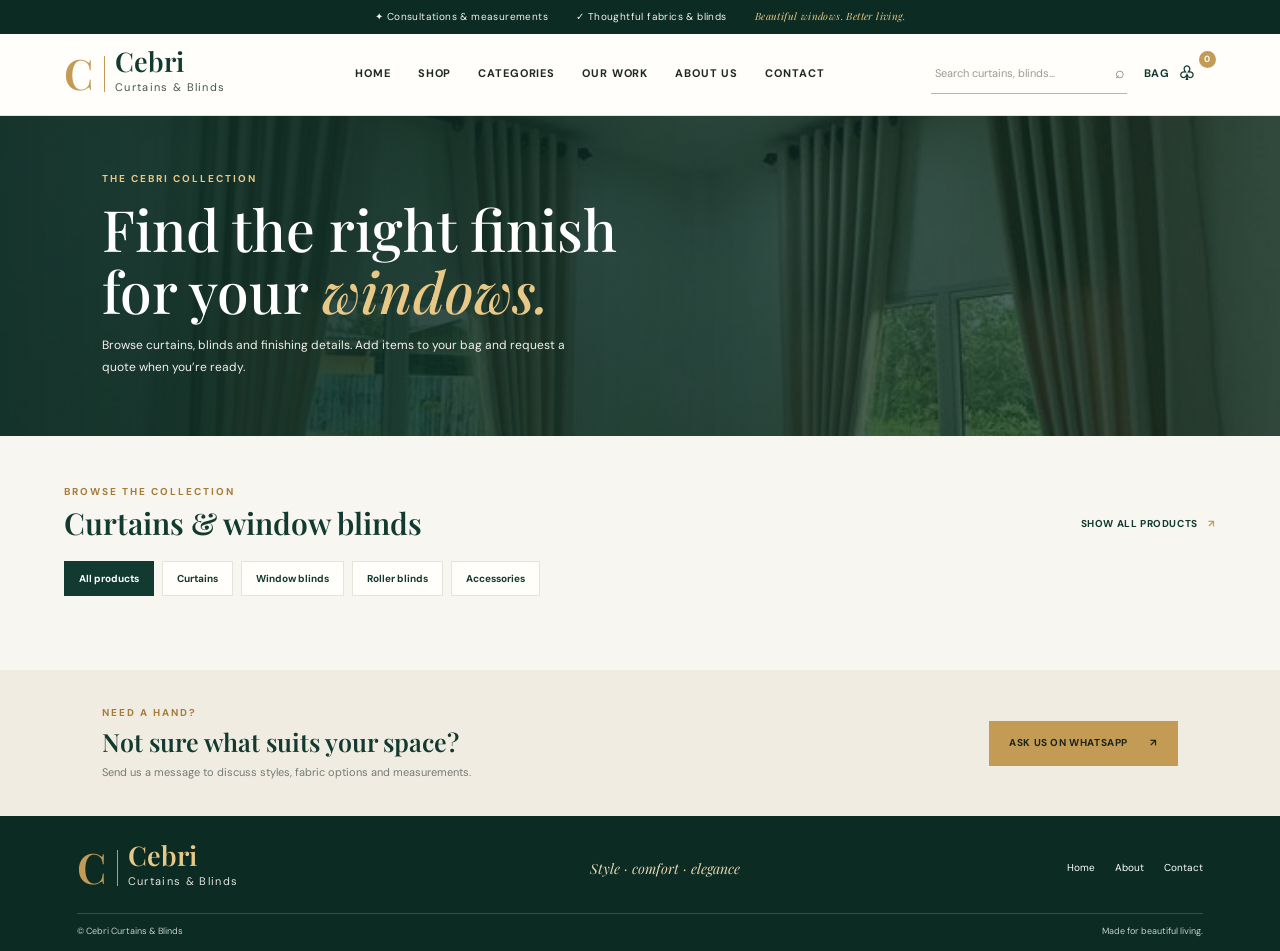
==== shop.html @ 07eed20e "Add Cebri curtains and blinds storefront" ====
<!doctype html>
<html lang="en">
<head>
  <meta charset="utf-8">
  <meta name="viewport" content="width=device-width, initial-scale=1">
  <meta name="description" content="Browse Cebri's curtain and window blind collection and request a quote.">
  <title>Shop Curtains &amp; Blinds | Cebri</title>
  <link rel="stylesheet" href="styles.css">
</head>
<body>
  <div class="topbar"><span>✦ Consultations &amp; measurements</span><span>✓ Thoughtful fabrics &amp; blinds</span><span class="tagline">Beautiful windows. Better living.</span></div>
  <header>
    <a class="brand" href="index.html" aria-label="Cebri home"><span class="brand-mark">C</span><span><strong>Cebri</strong><small>Curtains &amp; Blinds</small></span></a>
    <button class="menu-toggle" id="menuToggle" aria-label="Toggle navigation" aria-expanded="false">☰</button>
    <nav class="nav" id="mainNav" aria-label="Main navigation"><a href="index.html">Home</a><a href="shop.html" aria-current="page">Shop</a><a href="#filters">Categories</a><a href="index.html#our-work">Our work</a><a href="index.html#about">About us</a><a href="index.html#contact">Contact</a></nav>
    <div class="header-actions"><label class="search" aria-label="Search products"><input id="search" type="search" placeholder="Search curtains, blinds..."><span aria-hidden="true">⌕</span></label><button class="cart-button" id="cartButton" aria-label="Open shopping bag">Bag <span class="cart-icon">♧</span><span class="cart-count" id="cartCount">0</span></button></div>
  </header>
  <main>
    <section class="shop-hero"><p class="eyebrow">The Cebri collection</p><h1>Find the right finish<br>for your <em>windows.</em></h1><p>Browse curtains, blinds and finishing details. Add items to your bag and request a quote when you’re ready.</p></section>
    <section class="section shop-catalog" id="products">
      <div class="shop-heading"><div><p class="eyebrow">Browse the collection</p><h2>Curtains &amp; window blinds</h2></div><button class="text-link" id="viewAll" type="button">Show all products <span>↗</span></button></div>
      <div class="category-filters" id="filters" aria-label="Filter products by category"><button type="button" class="filter-button active" data-category="">All products</button><button type="button" class="filter-button" data-category="Curtains">Curtains</button><button type="button" class="filter-button" data-category="Blinds">Window blinds</button><button type="button" class="filter-button" data-category="Roller Blinds">Roller blinds</button><button type="button" class="filter-button" data-category="Accessories">Accessories</button></div>
      <div class="shop-result" id="resultCount" aria-live="polite"></div>
      <div class="products" id="productsGrid" aria-live="polite"></div>
    </section>
    <section class="shop-help"><div><p class="eyebrow">Need a hand?</p><h2>Not sure what suits your space?</h2><p>Send us a message to discuss styles, fabric options and measurements.</p></div><a class="button button-gold" id="whatsappLink" href="#">Ask us on WhatsApp <span>↗</span></a></section>
  </main>
  <footer><div class="footer-top"><a class="brand footer-brand" href="index.html"><span class="brand-mark">C</span><span><strong>Cebri</strong><small>Curtains &amp; Blinds</small></span></a><p>Style · comfort · elegance</p><nav aria-label="Footer navigation"><a href="index.html">Home</a><a href="index.html#about">About</a><a href="index.html#contact">Contact</a></nav></div><div class="copyright"><span>© <span id="year"></span> Cebri Curtains &amp; Blinds</span><span>Made for beautiful living.</span></div></footer>
  <div class="cart-panel hidden" id="cartPanel" role="dialog" aria-modal="true" aria-labelledby="cartTitle"><button class="cart-backdrop" data-close-cart aria-label="Close cart"></button><aside class="cart-drawer"><div class="drawer-head"><div><p class="eyebrow">Your selection</p><h2 id="cartTitle">Shopping bag</h2></div><button class="close-cart" id="closeCart" aria-label="Close cart">×</button></div><div id="cartItems"></div><div class="cart-summary"><p class="fineprint">Final pricing depends on measurements and fabric choices. We’ll confirm your quote before you order.</p><button class="button button-green checkout-button" id="checkoutButton">Request a quote on WhatsApp <span>↗</span></button></div></aside></div>
  <div class="toast hidden" id="toast" role="status"></div>
  <script src="script.js"></script>
</body>
</html>
---- styles.css ----
@import url('https://fonts.googleapis.com/css2?family=DM+Sans:wght@400;500;600;700&family=Playfair+Display:wght@500;600;700&display=swap');
:root{--green:#123a30;--deep:#0b2b23;--gold:#c49b54;--gold-light:#e7c887;--cream:#f8f6f0;--ink:#1e2924;--muted:#727b74;--line:#e8e3d9;--white:#fff}*{box-sizing:border-box}html{scroll-behavior:smooth}body{margin:0;background:var(--cream);color:var(--ink);font-family:'DM Sans',Arial,sans-serif;line-height:1.55}a{color:inherit;text-decoration:none}button,input{font:inherit}button{cursor:pointer}.topbar{background:var(--deep);color:#f4f1e8;padding:9px 5%;display:flex;justify-content:center;gap:28px;flex-wrap:wrap;font-size:10px;letter-spacing:.04em}.topbar .tagline{font-family:'Playfair Display',Georgia,serif;font-style:italic;color:var(--gold-light)}header{height:82px;background:#fffefa;display:flex;align-items:center;justify-content:space-between;gap:26px;padding:12px 5%;border-bottom:1px solid var(--line);position:sticky;top:0;z-index:10}.brand{display:flex;align-items:center;gap:10px;min-width:185px}.brand-mark{font:600 42px/.85 'Playfair Display',Georgia,serif;color:var(--gold);padding-right:11px;border-right:1px solid var(--gold)}.brand strong{font:600 27px/.95 'Playfair Display',Georgia,serif;color:var(--green);display:block}.brand small{font:11px 'DM Sans',Arial,sans-serif;letter-spacing:.12em;color:#46534b}.nav{display:flex;align-items:center;gap:27px;font-size:11px;font-weight:700;text-transform:uppercase;letter-spacing:.08em}.nav a,.footer-top nav a{transition:color .2s}.nav a:hover,.footer-top nav a:hover{color:var(--gold)}.header-actions{display:flex;align-items:center;gap:17px}.search{display:flex;align-items:center;gap:8px;border-bottom:1px solid #b9b7ad;padding:7px 2px;color:var(--muted)}.search input{width:174px;border:0;outline:0;background:transparent;font-size:11px}.search input::placeholder{color:#9a9b94}.cart-button{position:relative;background:transparent;border:0;color:var(--green);font-size:11px;font-weight:700;text-transform:uppercase;letter-spacing:.06em;padding:8px 20px 8px 0}.cart-icon{font-size:19px;vertical-align:middle;margin-left:5px}.cart-count{position:absolute;right:0;top:0;background:var(--gold);color:white;border-radius:50%;width:17px;height:17px;display:grid;place-items:center;font-size:9px}.menu-toggle{display:none}.hero{min-height:475px;position:relative;display:flex;align-items:center;padding:55px 8%;color:white;background:linear-gradient(90deg,rgba(8,33,26,.91) 0%,rgba(8,33,26,.7) 38%,rgba(8,33,26,.08) 100%),url('https://images.unsplash.com/photo-1616486338812-3dadae4b4ace?auto=format&fit=crop&w=2000&q=85') center 53%/cover;border-left:7px solid var(--gold)}.hero-copy{max-width:480px}.eyebrow{margin:0 0 12px;color:#a67c37;font-size:10px;font-weight:700;letter-spacing:.2em;text-transform:uppercase}.hero .eyebrow{color:var(--gold-light)}.hero h1{margin:0;font:500 clamp(43px,5vw,66px)/1.05 'Playfair Display',Georgia,serif;letter-spacing:-.025em}.hero h1 em{font-weight:500;color:var(--gold-light)}.hero-copy>p:not(.eyebrow){max-width:400px;font-size:13px;color:#f0f0eb;line-height:1.8;margin:18px 0 24px}.button{min-height:45px;display:inline-flex;align-items:center;justify-content:center;gap:22px;padding:0 20px;border:0;font-size:10px;font-weight:700;letter-spacing:.06em;text-transform:uppercase;transition:transform .2s,background .2s}.button:hover{transform:translateY(-2px)}.button-gold{background:var(--gold);color:#18241d}.button-gold:hover{background:var(--gold-light)}.button-green{background:var(--green);color:white}.button-green:hover{background:var(--deep)}.hero-note{position:absolute;right:6%;bottom:25px;display:flex;align-items:center;gap:11px;color:#fff;font-size:9px;letter-spacing:.12em;text-transform:uppercase}.hero-note i{display:block;width:45px;height:1px;background:var(--gold-light)}.section{padding:45px 5%}.categories{display:grid;grid-template-columns:repeat(4,minmax(0,1fr));gap:15px;background:#fffefa}.category{background:var(--cream);border:1px solid var(--line);transition:transform .2s,box-shadow .2s}.category:hover,.product:hover{transform:translateY(-3px);box-shadow:0 10px 25px #12221d12}.category img{display:block;width:100%;height:130px;object-fit:cover}.category-info{padding:11px 14px 13px}.category-info strong{display:flex;justify-content:space-between;align-items:center;font:600 15px 'Playfair Display',Georgia,serif;color:var(--green)}.category-info strong span{font:16px 'DM Sans',Arial,sans-serif;color:var(--gold)}.category-info small{display:block;margin-top:3px;color:var(--muted);font-size:10px}.products-section{padding-top:54px;padding-bottom:60px}.section-head{display:flex;align-items:end;justify-content:space-between;gap:16px;margin-bottom:20px}.section-head h2,.contact-band h2{margin:0;font:600 32px/1.2 'Playfair Display',Georgia,serif;color:var(--green)}.section-head .eyebrow{margin-bottom:6px}.text-link{border:0;background:transparent;color:var(--green);font-size:10px;font-weight:700;letter-spacing:.06em;text-transform:uppercase;padding:9px 0}.text-link span{color:var(--gold);margin-left:8px}.products{display:grid;grid-template-columns:repeat(4,minmax(0,1fr));gap:15px}.product{position:relative;background:white;border:1px solid var(--line);transition:transform .2s,box-shadow .2s}.product img{display:block;width:100%;height:200px;object-fit:cover}.product-body{padding:13px 14px 15px}.product-category{margin:0 0 4px;color:#9a793f;font-size:9px;text-transform:uppercase;letter-spacing:.13em;font-weight:700}.product h3{margin:0;min-height:42px;font:600 16px/1.3 'Playfair Display',Georgia,serif;color:var(--green)}.product-bottom{margin-top:11px;display:flex;justify-content:space-between;align-items:center;gap:8px}.price{font-weight:700;font-size:12px;color:#26352d}.add-button{border:0;background:var(--green);color:#fff;padding:9px 11px;font-size:9px;font-weight:700;letter-spacing:.04em;text-transform:uppercase}.add-button:hover{background:var(--gold);color:#1b241e}.benefits{background:var(--deep);color:#fff;display:grid;grid-template-columns:repeat(4,1fr);gap:18px;padding:24px 6%}.benefit{display:flex;align-items:center;gap:12px}.benefit .symbol{color:var(--gold-light);font-size:27px}.benefit strong{display:block;font-size:11px}.benefit small{display:block;color:#c9d1cc;font-size:9px;margin-top:3px}.contact-band{padding:39px 7%;display:flex;align-items:center;justify-content:space-between;gap:25px;background:linear-gradient(90deg,#f2eee4ee,#f2eee4e8),url('https://images.unsplash.com/photo-1616486338812-3dadae4b4ace?auto=format&fit=crop&w=1400&q=75') center/cover}.contact-band h2{font-size:27px}.contact-band p:not(.eyebrow){margin:8px 0 0;color:#5f6962;font-size:11px}.contact-actions{display:flex;align-items:center;gap:17px;flex-wrap:wrap}.contact-actions .button{white-space:nowrap}.email-link{font-size:10px;font-weight:700;color:var(--green);text-decoration:underline;text-underline-offset:3px}footer{background:var(--deep);color:#fff;padding:27px 6% 12px}.footer-top{display:flex;align-items:center;justify-content:space-between;gap:20px;padding-bottom:20px}.footer-brand strong{color:var(--gold-light)}.footer-brand small{color:#e4e6df}.footer-top>p{font:italic 14px 'Playfair Display',Georgia,serif;color:#e7d6b5}.footer-top nav{display:flex;gap:20px;font-size:10px}.copyright{border-top:1px solid #ffffff2c;padding-top:11px;display:flex;justify-content:space-between;color:#c6cfca;font-size:9px}.cart-panel{position:fixed;inset:0;z-index:30;display:flex;justify-content:flex-end}.cart-backdrop{position:absolute;inset:0;border:0;background:#071b15a8}.cart-drawer{position:relative;width:min(440px,100%);height:100%;background:#fffefa;padding:27px;overflow:auto;box-shadow:-8px 0 35px #0002;animation:slide-in .22s ease-out}@keyframes slide-in{from{transform:translateX(30px);opacity:.5}to{transform:translateX(0);opacity:1}}.drawer-head{display:flex;justify-content:space-between;align-items:center;border-bottom:1px solid var(--line);padding-bottom:16px}.drawer-head .eyebrow{margin-bottom:4px}.drawer-head h2{margin:0;font:600 29px 'Playfair Display',Georgia,serif;color:var(--green)}.close-cart{border:0;background:transparent;font-size:29px;color:var(--green)}.cart-item{display:grid;grid-template-columns:70px 1fr auto;gap:12px;align-items:center;padding:15px 0;border-bottom:1px solid var(--line)}.cart-item img{width:70px;height:70px;object-fit:cover}.cart-item strong{font:600 14px 'Playfair Display',Georgia,serif;color:var(--green)}.cart-item small{display:block;color:var(--muted);font-size:11px;margin-top:4px}.qty{display:flex;align-items:center;gap:10px;margin-top:7px;font-size:12px}.qty button{width:24px;height:24px;border:1px solid var(--line);background:white;color:var(--green)}.remove-item{border:0;background:transparent;font-size:20px;color:var(--muted)}.cart-summary{padding-top:17px}.total{display:flex;justify-content:space-between;font-size:15px;font-weight:700;color:var(--green)}.fineprint{font-size:10px;color:var(--muted);line-height:1.6}.checkout-button{width:100%;margin-top:8px}.empty{text-align:center;color:var(--muted);padding:38px 10px;font-size:13px}.search-empty{grid-column:1/-1;text-align:center;padding:35px;color:var(--muted);background:white}.toast{position:fixed;bottom:22px;left:50%;transform:translateX(-50%);z-index:50;background:var(--deep);color:#fff;padding:11px 18px;font-size:12px;box-shadow:0 8px 24px #0003}.hidden{display:none!important}
@media(max-width:1000px){header{gap:15px;padding-inline:3%}.brand{min-width:150px}.brand-mark{font-size:37px}.brand strong{font-size:24px}.nav{gap:15px;font-size:10px}.search input{width:135px}.products{grid-template-columns:repeat(3,minmax(0,1fr))}.product img{height:190px}}
@media(max-width:720px){.topbar{gap:7px 16px;text-align:center;font-size:9px}.topbar span:nth-child(2){display:none}.topbar .tagline{display:none}header{height:auto;min-height:70px;flex-wrap:wrap;padding:10px 4%;gap:9px}.brand-mark{font-size:34px}.brand strong{font-size:23px}.brand small{font-size:9px}.menu-toggle{display:block;margin-left:auto;border:0;background:transparent;color:var(--green);font-size:22px}.header-actions{order:3;width:100%;justify-content:space-between}.search{flex:1;margin-right:18px}.search input{width:100%}.cart-button{flex:none}.nav{display:none;order:4;width:100%;padding:13px 0 5px;flex-direction:column;align-items:flex-start;gap:15px;border-top:1px solid var(--line)}.nav.open{display:flex}.hero{min-height:405px;padding:40px 7%;background-position:58% center}.hero h1{font-size:46px}.hero-note{right:6%;bottom:16px}.section{padding:30px 4%}.categories{grid-template-columns:repeat(2,minmax(0,1fr));gap:10px}.category img{height:115px}.products-section{padding-block:38px}.section-head h2{font-size:27px}.products{grid-template-columns:repeat(2,minmax(0,1fr));gap:10px}.product img{height:155px}.product-body{padding:10px}.product h3{font-size:14px;min-height:37px}.product-bottom{align-items:flex-start;flex-direction:column}.add-button{width:100%}.benefits{grid-template-columns:repeat(2,1fr);gap:20px 12px;padding:22px 5%}.benefit .symbol{font-size:24px}.contact-band{align-items:flex-start;flex-direction:column;padding:30px 6%}.contact-band h2{font-size:25px}.footer-top{align-items:flex-start;flex-wrap:wrap}.footer-top nav{width:100%;padding-top:10px}.copyright{gap:6px;flex-direction:column}}
@media(max-width:380px){.products{grid-template-columns:1fr}.product img{height:220px}.hero h1{font-size:39px}.category-info{padding:9px}.category-info strong{font-size:13px}}
.product-image{position:relative;overflow:hidden}.product-image img{display:block;width:100%;height:200px;object-fit:cover;transition:transform .35s}.product:hover .product-image img{transform:scale(1.035)}.product-badge{position:absolute;top:10px;left:10px;padding:5px 9px;background:#fffefaeb;color:var(--green);font-size:8px;font-weight:700;letter-spacing:.08em;text-transform:uppercase}.product-description{margin:7px 0 0;min-height:34px;color:var(--muted);font-size:10px;line-height:1.6}.product-bottom{padding-top:10px;border-top:1px solid var(--line)}.price{white-space:nowrap}.add-button{white-space:nowrap}.add-button span{font-size:13px;margin-left:4px}#products{scroll-margin-top:95px}
@media(max-width:720px){.product-image img{height:155px}.product-description{min-height:48px;font-size:9px}.product-bottom{align-items:flex-start}}
@media(max-width:380px){.product-image img{height:220px}}
.quote-label{color:var(--green);font-size:10px;font-weight:700;letter-spacing:.03em}
.shop-hero{padding:55px 8% 58px;background:linear-gradient(90deg,#0b2b23ed,#0b2b23a8),url('assets/curtains-corner-room.jpeg') center 42%/cover;color:#fff}.shop-hero .eyebrow{color:var(--gold-light)}.shop-hero h1{margin:0;font:500 clamp(37px,4.6vw,57px)/1.08 'Playfair Display',Georgia,serif}.shop-hero h1 em{color:var(--gold-light)}.shop-hero>p:last-child{max-width:490px;margin:14px 0 0;color:#f1f1eb;font-size:12px;line-height:1.8}.shop-catalog{padding-top:48px;padding-bottom:60px;scroll-margin-top:95px}.shop-heading{display:flex;justify-content:space-between;align-items:end;gap:15px;margin-bottom:20px}.shop-heading h2,.shop-help h2{margin:0;color:var(--green);font:600 30px/1.2 'Playfair Display',Georgia,serif}.shop-heading .eyebrow{margin-bottom:5px}.category-filters{display:flex;gap:8px;flex-wrap:wrap;margin-bottom:12px}.filter-button{padding:9px 14px;border:1px solid var(--line);background:#fffefa;color:var(--green);font-size:10px;font-weight:700;transition:background .2s,color .2s,border .2s}.filter-button:hover,.filter-button.active{border-color:var(--green);background:var(--green);color:#fff}.shop-result{margin:0 0 14px;color:var(--muted);font-size:10px}.back-link{color:var(--green);font-size:10px;font-weight:700}.shop-help{display:flex;align-items:center;justify-content:space-between;gap:25px;padding:35px 8%;background:#f0ece1}.shop-help .eyebrow{margin-bottom:6px}.shop-help h2{font-size:25px}.shop-help p:not(.eyebrow){margin:7px 0 0;color:var(--muted);font-size:11px}.shop-help .button{white-space:nowrap}
@media(max-width:720px){.shop-hero{padding:42px 6%}.shop-catalog{padding-top:35px}.shop-heading{align-items:flex-start;flex-direction:column}.shop-heading h2{font-size:27px}.category-filters{gap:7px}.filter-button{padding:8px 10px}.shop-help{align-items:flex-start;flex-direction:column;padding:30px 6%}}
.work-section{background:#fffefa;padding-top:48px;padding-bottom:55px}.work-section .section-head{align-items:end}.work-intro{max-width:300px;margin:0;color:var(--muted);font-size:11px}.work-grid{display:grid;grid-template-columns:repeat(3,minmax(0,1fr));gap:16px}.work-grid figure{margin:0;background:var(--cream);border:1px solid var(--line)}.work-grid img{display:block;width:100%;height:300px;object-fit:cover;object-position:center 40%}.work-grid figcaption{display:flex;flex-direction:column;gap:3px;padding:12px 14px}.work-grid figcaption strong{font:600 16px 'Playfair Display',Georgia,serif;color:var(--green)}.work-grid figcaption span{font-size:10px;color:var(--muted)}
@media(max-width:720px){.work-section .section-head{align-items:flex-start;flex-direction:column}.work-grid{grid-template-columns:1fr;gap:13px}.work-grid img{height:340px}}
.about-section{display:grid;grid-template-columns:minmax(0,1fr) minmax(0,1fr);align-items:center;gap:7%;padding:64px 8%;background:var(--cream);scroll-margin-top:95px}.about-image{position:relative}.about-image:before{content:"";position:absolute;inset:14px -14px -14px 14px;border:1px solid var(--gold);pointer-events:none}.about-image img{position:relative;display:block;width:100%;height:390px;object-fit:cover}.about-copy{max-width:500px}.about-copy h2{margin:0 0 17px;color:var(--green);font:600 clamp(29px,3.4vw,43px)/1.12 'Playfair Display',Georgia,serif}.about-copy>p:not(.eyebrow){color:#5f6962;font-size:12px;line-height:1.9;margin:0 0 13px}.about-copy .button{margin-top:8px}.about-contact{margin-left:17px;color:var(--green);font-size:10px;font-weight:700;text-decoration:underline;text-underline-offset:4px}
@media(max-width:720px){.about-section{grid-template-columns:1fr;gap:30px;padding:42px 7%}.about-image img{height:290px}.about-copy h2{font-size:32px}.about-contact{display:inline-block;margin:17px 0 0}}
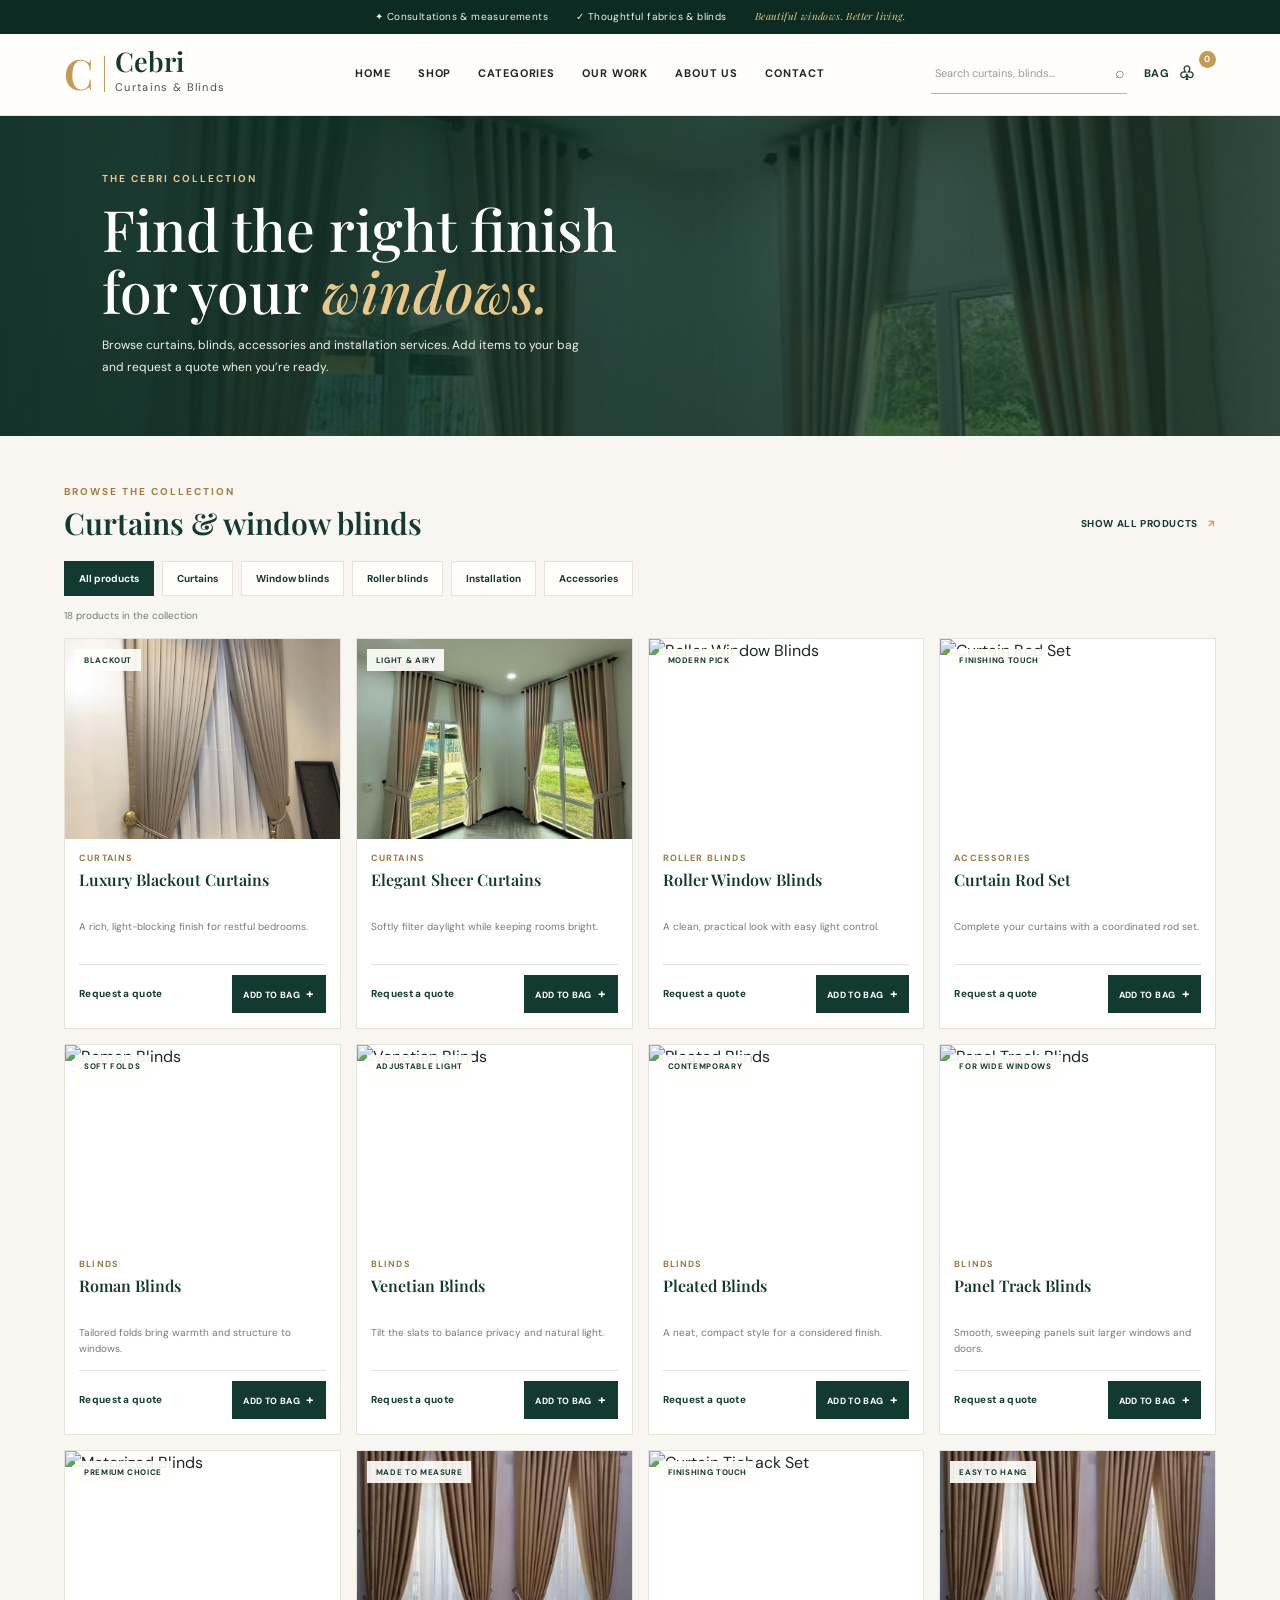
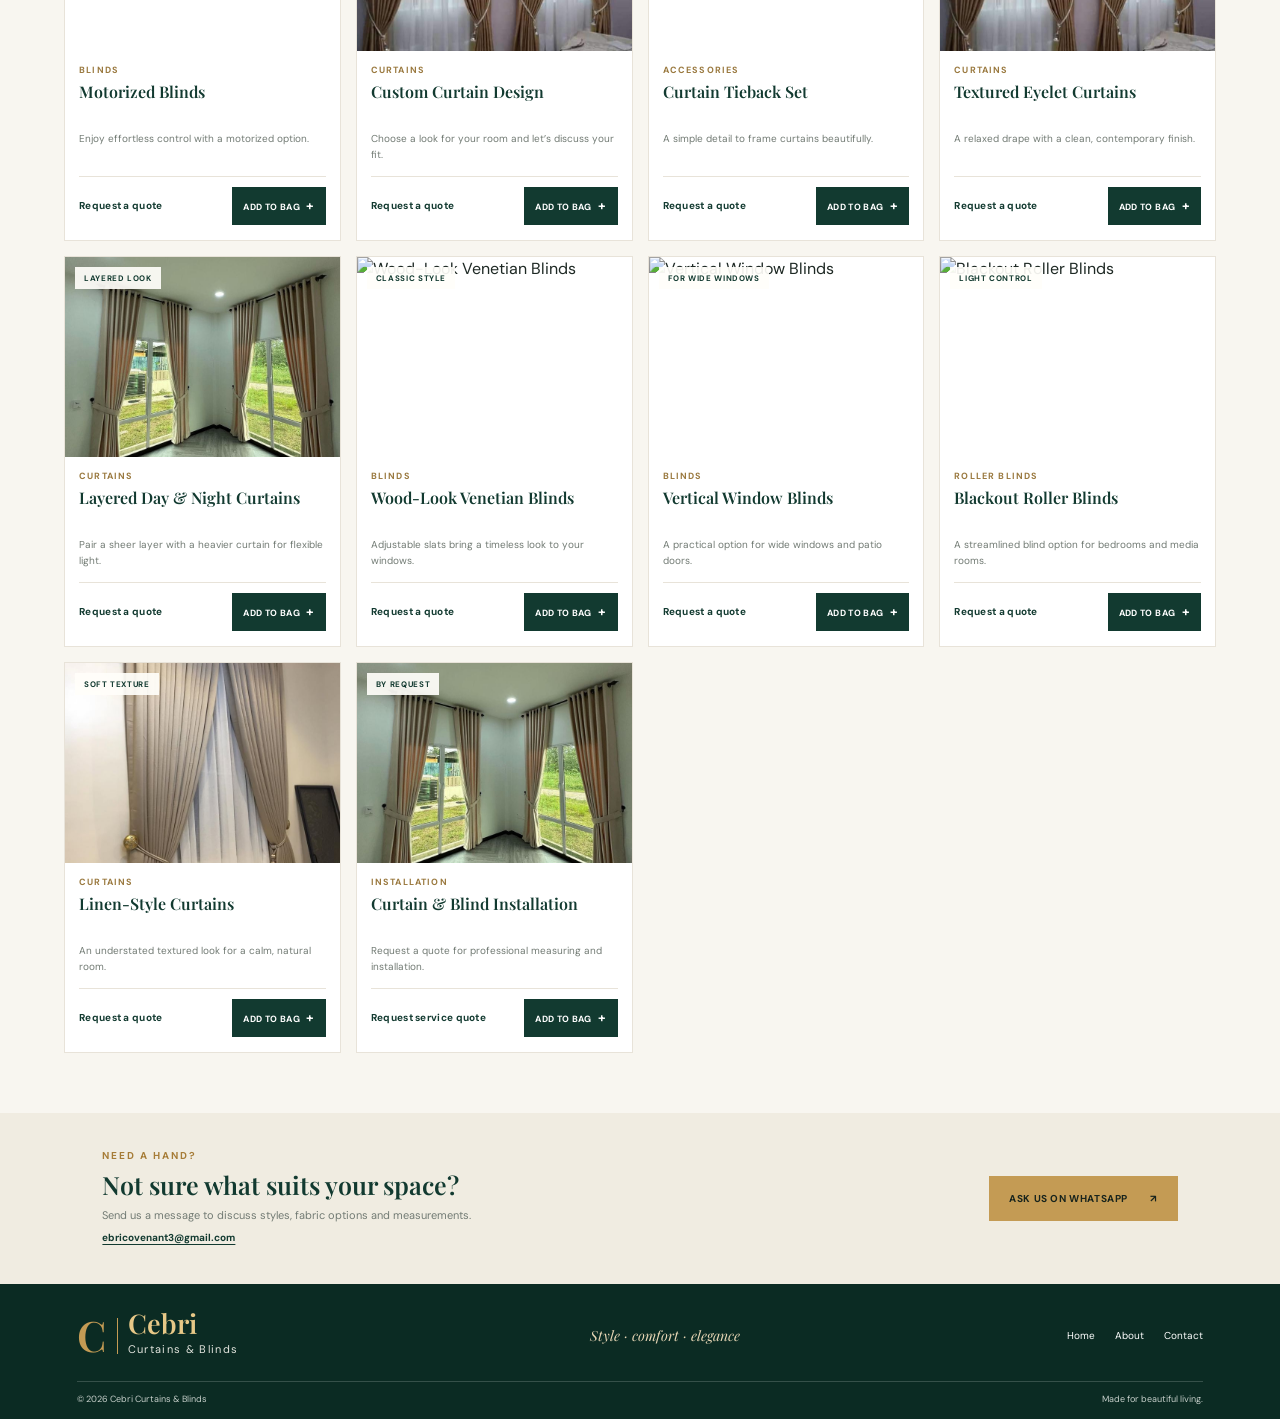
==== commit 9836887d: "Add installation and quote review checkout" ====
--- a/shop.html
+++ b/shop.html
@@ -16,17 +16,17 @@
     <div class="header-actions"><label class="search" aria-label="Search products"><input id="search" type="search" placeholder="Search curtains, blinds..."><span aria-hidden="true">⌕</span></label><button class="cart-button" id="cartButton" aria-label="Open shopping bag">Bag <span class="cart-icon">♧</span><span class="cart-count" id="cartCount">0</span></button></div>
   </header>
   <main>
-    <section class="shop-hero"><p class="eyebrow">The Cebri collection</p><h1>Find the right finish<br>for your <em>windows.</em></h1><p>Browse curtains, blinds and finishing details. Add items to your bag and request a quote when you’re ready.</p></section>
+    <section class="shop-hero"><p class="eyebrow">The Cebri collection</p><h1>Find the right finish<br>for your <em>windows.</em></h1><p>Browse curtains, blinds, accessories and installation services. Add items to your bag and request a quote when you’re ready.</p></section>
     <section class="section shop-catalog" id="products">
       <div class="shop-heading"><div><p class="eyebrow">Browse the collection</p><h2>Curtains &amp; window blinds</h2></div><button class="text-link" id="viewAll" type="button">Show all products <span>↗</span></button></div>
-      <div class="category-filters" id="filters" aria-label="Filter products by category"><button type="button" class="filter-button active" data-category="">All products</button><button type="button" class="filter-button" data-category="Curtains">Curtains</button><button type="button" class="filter-button" data-category="Blinds">Window blinds</button><button type="button" class="filter-button" data-category="Roller Blinds">Roller blinds</button><button type="button" class="filter-button" data-category="Accessories">Accessories</button></div>
+      <div class="category-filters" id="filters" aria-label="Filter products by category"><button type="button" class="filter-button active" data-category="">All products</button><button type="button" class="filter-button" data-category="Curtains">Curtains</button><button type="button" class="filter-button" data-category="Blinds">Window blinds</button><button type="button" class="filter-button" data-category="Roller Blinds">Roller blinds</button><button type="button" class="filter-button" data-category="Installation">Installation</button><button type="button" class="filter-button" data-category="Accessories">Accessories</button></div>
       <div class="shop-result" id="resultCount" aria-live="polite"></div>
       <div class="products" id="productsGrid" aria-live="polite"></div>
     </section>
-    <section class="shop-help"><div><p class="eyebrow">Need a hand?</p><h2>Not sure what suits your space?</h2><p>Send us a message to discuss styles, fabric options and measurements.</p></div><a class="button button-gold" id="whatsappLink" href="#">Ask us on WhatsApp <span>↗</span></a></section>
+    <section class="shop-help"><div><p class="eyebrow">Need a hand?</p><h2>Not sure what suits your space?</h2><p>Send us a message to discuss styles, fabric options and measurements.</p><a class="email-link shop-email" id="emailLink" href="#">Business email</a></div><a class="button button-gold" id="whatsappLink" href="#">Ask us on WhatsApp <span>↗</span></a></section>
   </main>
   <footer><div class="footer-top"><a class="brand footer-brand" href="index.html"><span class="brand-mark">C</span><span><strong>Cebri</strong><small>Curtains &amp; Blinds</small></span></a><p>Style · comfort · elegance</p><nav aria-label="Footer navigation"><a href="index.html">Home</a><a href="index.html#about">About</a><a href="index.html#contact">Contact</a></nav></div><div class="copyright"><span>© <span id="year"></span> Cebri Curtains &amp; Blinds</span><span>Made for beautiful living.</span></div></footer>
-  <div class="cart-panel hidden" id="cartPanel" role="dialog" aria-modal="true" aria-labelledby="cartTitle"><button class="cart-backdrop" data-close-cart aria-label="Close cart"></button><aside class="cart-drawer"><div class="drawer-head"><div><p class="eyebrow">Your selection</p><h2 id="cartTitle">Shopping bag</h2></div><button class="close-cart" id="closeCart" aria-label="Close cart">×</button></div><div id="cartItems"></div><div class="cart-summary"><p class="fineprint">Final pricing depends on measurements and fabric choices. We’ll confirm your quote before you order.</p><button class="button button-green checkout-button" id="checkoutButton">Request a quote on WhatsApp <span>↗</span></button></div></aside></div>
+  <div class="cart-panel hidden" id="cartPanel" role="dialog" aria-modal="true" aria-labelledby="cartTitle"><button class="cart-backdrop" data-close-cart aria-label="Close cart"></button><aside class="cart-drawer"><div class="drawer-head"><div><p class="eyebrow">Your selection</p><h2 id="cartTitle">Order review</h2></div><button class="close-cart" id="closeCart" aria-label="Close cart">×</button></div><div id="cartItems"></div><div class="cart-summary"><p class="fineprint" id="bankTransferNote">Cebri will review your request and share the final quote and bank-transfer instructions manually. Please wait for confirmation before transferring.</p><form class="checkout-form" id="checkoutForm"><label>Full name<input name="name" autocomplete="name" required placeholder="Your name"></label><label>Phone number<input name="phone" type="tel" autocomplete="tel" required placeholder="Your phone number"></label><label>Delivery address <span>(optional)</span><textarea name="address" autocomplete="street-address" placeholder="Address or area"></textarea></label><label>Measurements or order notes <span>(optional)</span><textarea name="notes" placeholder="Window sizes, fabric choices or installation request"></textarea></label><label>Preferred payment<select name="payment"><option>Bank transfer after quote approval</option></select></label><button class="button button-green checkout-button" id="checkoutButton" type="submit">Send order for review <span>↗</span></button></form></div></aside></div>
   <div class="toast hidden" id="toast" role="status"></div>
   <script src="script.js"></script>
 </body>
--- a/styles.css
+++ b/styles.css
@@ -9,6 +9,9 @@
 .quote-label{color:var(--green);font-size:10px;font-weight:700;letter-spacing:.03em}
 .shop-hero{padding:55px 8% 58px;background:linear-gradient(90deg,#0b2b23ed,#0b2b23a8),url('assets/curtains-corner-room.jpeg') center 42%/cover;color:#fff}.shop-hero .eyebrow{color:var(--gold-light)}.shop-hero h1{margin:0;font:500 clamp(37px,4.6vw,57px)/1.08 'Playfair Display',Georgia,serif}.shop-hero h1 em{color:var(--gold-light)}.shop-hero>p:last-child{max-width:490px;margin:14px 0 0;color:#f1f1eb;font-size:12px;line-height:1.8}.shop-catalog{padding-top:48px;padding-bottom:60px;scroll-margin-top:95px}.shop-heading{display:flex;justify-content:space-between;align-items:end;gap:15px;margin-bottom:20px}.shop-heading h2,.shop-help h2{margin:0;color:var(--green);font:600 30px/1.2 'Playfair Display',Georgia,serif}.shop-heading .eyebrow{margin-bottom:5px}.category-filters{display:flex;gap:8px;flex-wrap:wrap;margin-bottom:12px}.filter-button{padding:9px 14px;border:1px solid var(--line);background:#fffefa;color:var(--green);font-size:10px;font-weight:700;transition:background .2s,color .2s,border .2s}.filter-button:hover,.filter-button.active{border-color:var(--green);background:var(--green);color:#fff}.shop-result{margin:0 0 14px;color:var(--muted);font-size:10px}.back-link{color:var(--green);font-size:10px;font-weight:700}.shop-help{display:flex;align-items:center;justify-content:space-between;gap:25px;padding:35px 8%;background:#f0ece1}.shop-help .eyebrow{margin-bottom:6px}.shop-help h2{font-size:25px}.shop-help p:not(.eyebrow){margin:7px 0 0;color:var(--muted);font-size:11px}.shop-help .button{white-space:nowrap}
 @media(max-width:720px){.shop-hero{padding:42px 6%}.shop-catalog{padding-top:35px}.shop-heading{align-items:flex-start;flex-direction:column}.shop-heading h2{font-size:27px}.category-filters{gap:7px}.filter-button{padding:8px 10px}.shop-help{align-items:flex-start;flex-direction:column;padding:30px 6%}}
+.categories{grid-template-columns:repeat(5,minmax(0,1fr))}
+@media(max-width:720px){.categories{grid-template-columns:repeat(2,minmax(0,1fr))}}
+.checkout-form{display:grid;gap:11px;margin-top:15px}.checkout-form label{display:block;color:var(--green);font-size:11px;font-weight:700}.checkout-form label span{color:var(--muted);font-size:9px;font-weight:400}.checkout-form input,.checkout-form textarea,.checkout-form select{display:block;width:100%;margin-top:5px;padding:10px 11px;border:1px solid var(--line);border-radius:2px;background:#fff;color:var(--ink);font:11px 'DM Sans',Arial,sans-serif}.checkout-form textarea{min-height:63px;resize:vertical}.checkout-form input:focus,.checkout-form textarea:focus,.checkout-form select:focus{outline:2px solid #c49b5480;border-color:var(--gold)}.checkout-form .checkout-button{width:100%;margin-top:3px}.checkout-button{white-space:normal}
 .work-section{background:#fffefa;padding-top:48px;padding-bottom:55px}.work-section .section-head{align-items:end}.work-intro{max-width:300px;margin:0;color:var(--muted);font-size:11px}.work-grid{display:grid;grid-template-columns:repeat(3,minmax(0,1fr));gap:16px}.work-grid figure{margin:0;background:var(--cream);border:1px solid var(--line)}.work-grid img{display:block;width:100%;height:300px;object-fit:cover;object-position:center 40%}.work-grid figcaption{display:flex;flex-direction:column;gap:3px;padding:12px 14px}.work-grid figcaption strong{font:600 16px 'Playfair Display',Georgia,serif;color:var(--green)}.work-grid figcaption span{font-size:10px;color:var(--muted)}
 @media(max-width:720px){.work-section .section-head{align-items:flex-start;flex-direction:column}.work-grid{grid-template-columns:1fr;gap:13px}.work-grid img{height:340px}}
 .about-section{display:grid;grid-template-columns:minmax(0,1fr) minmax(0,1fr);align-items:center;gap:7%;padding:64px 8%;background:var(--cream);scroll-margin-top:95px}.about-image{position:relative}.about-image:before{content:"";position:absolute;inset:14px -14px -14px 14px;border:1px solid var(--gold);pointer-events:none}.about-image img{position:relative;display:block;width:100%;height:390px;object-fit:cover}.about-copy{max-width:500px}.about-copy h2{margin:0 0 17px;color:var(--green);font:600 clamp(29px,3.4vw,43px)/1.12 'Playfair Display',Georgia,serif}.about-copy>p:not(.eyebrow){color:#5f6962;font-size:12px;line-height:1.9;margin:0 0 13px}.about-copy .button{margin-top:8px}.about-contact{margin-left:17px;color:var(--green);font-size:10px;font-weight:700;text-decoration:underline;text-underline-offset:4px}
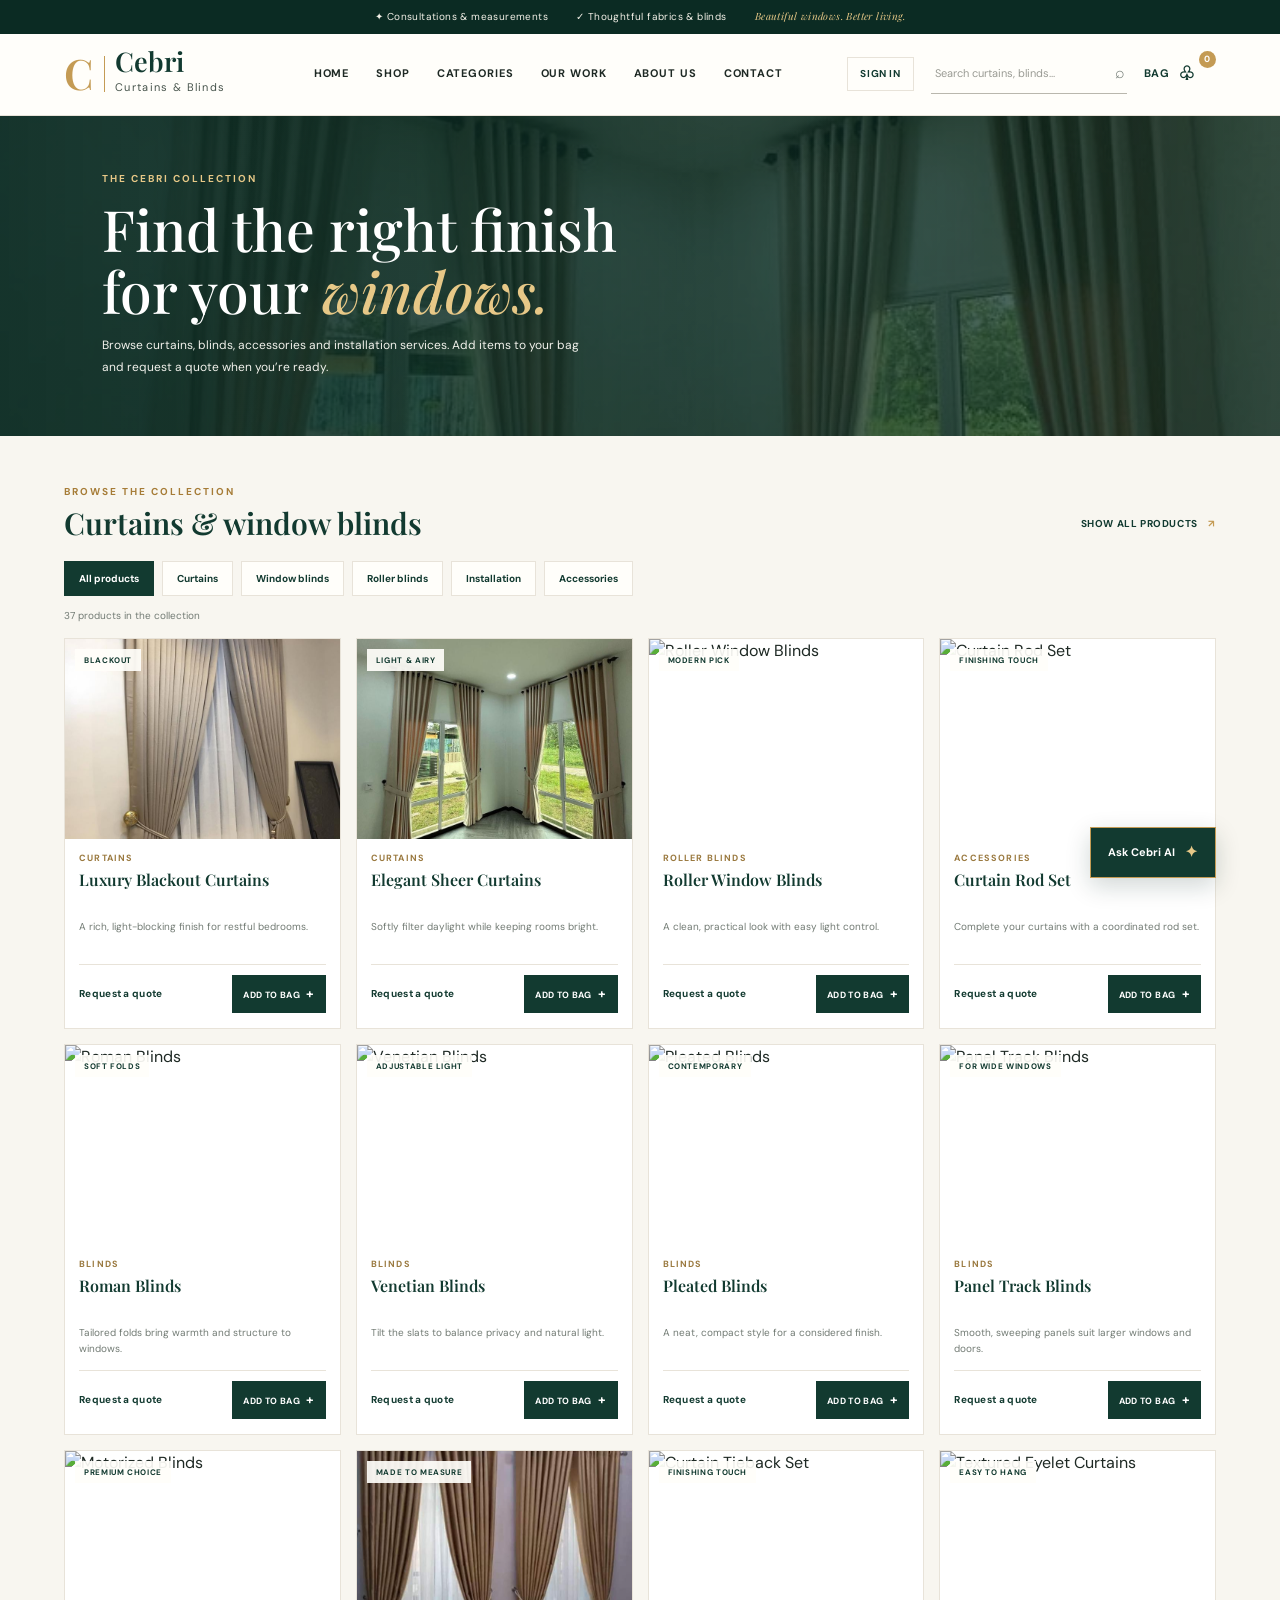
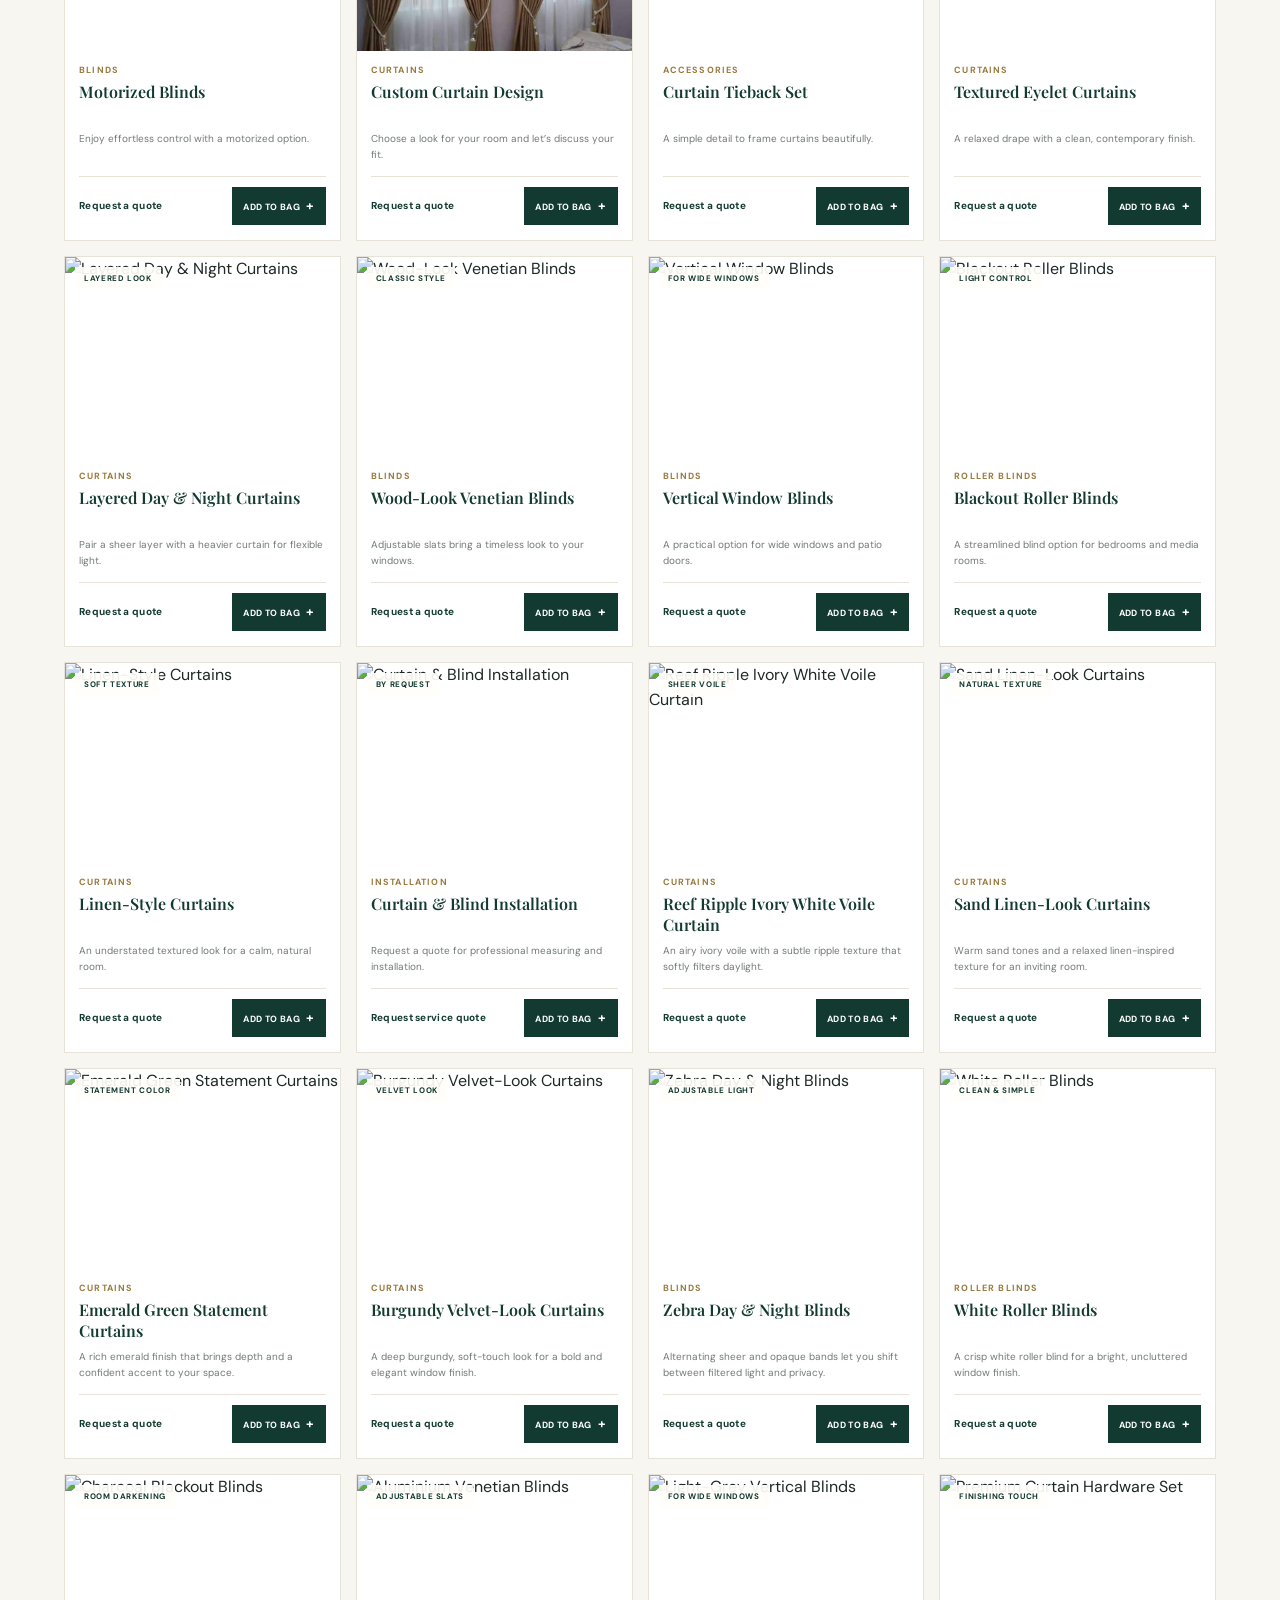
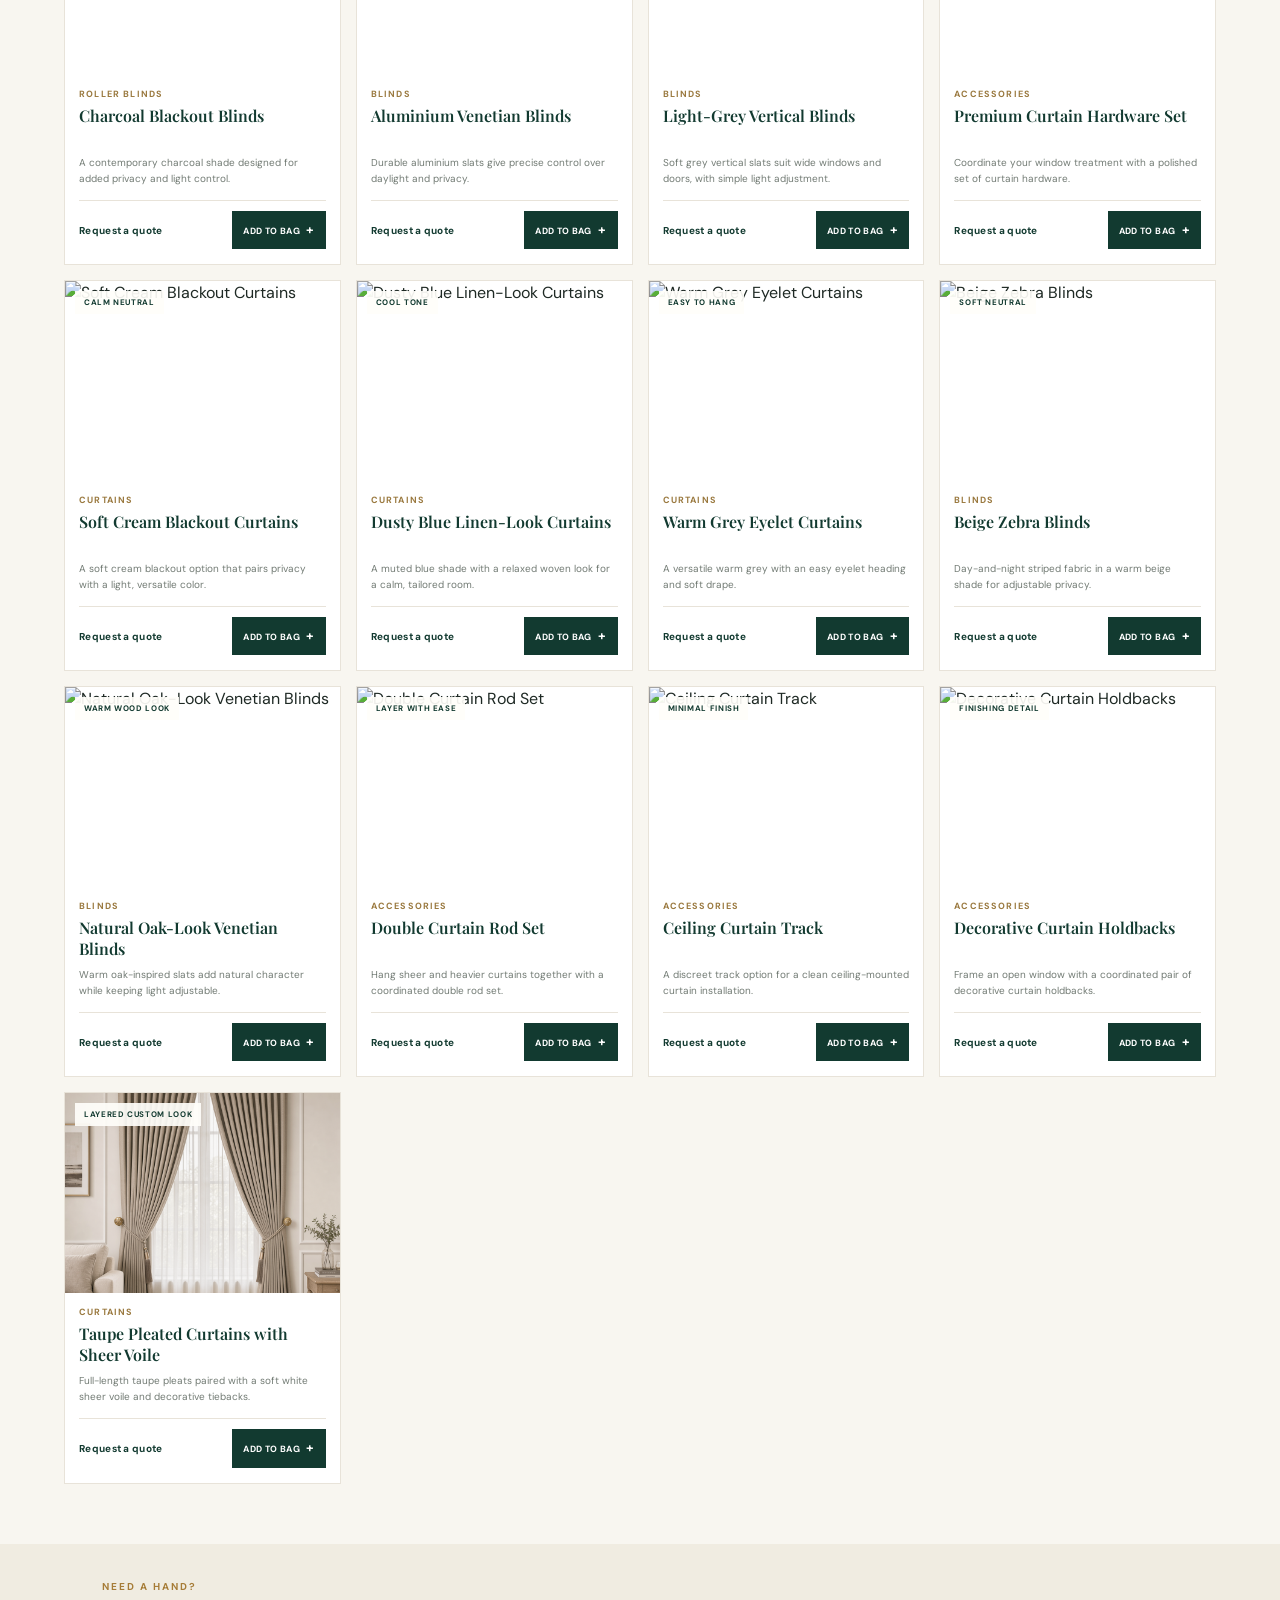
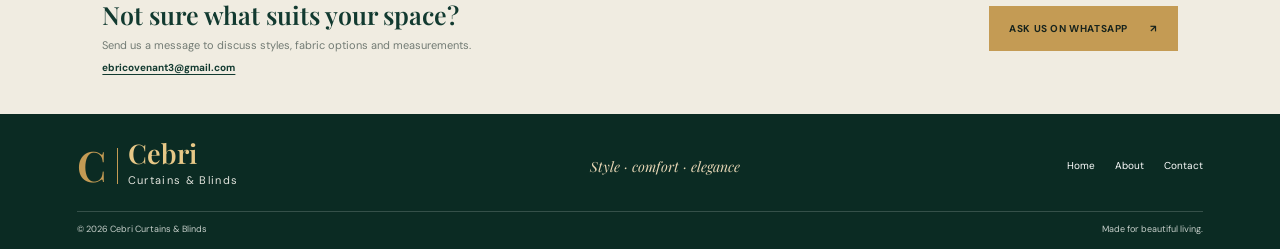
==== commit 47f7989a: "My very commit" ====
--- a/shop.html
+++ b/shop.html
@@ -13,7 +13,7 @@
     <a class="brand" href="index.html" aria-label="Cebri home"><span class="brand-mark">C</span><span><strong>Cebri</strong><small>Curtains &amp; Blinds</small></span></a>
     <button class="menu-toggle" id="menuToggle" aria-label="Toggle navigation" aria-expanded="false">☰</button>
     <nav class="nav" id="mainNav" aria-label="Main navigation"><a href="index.html">Home</a><a href="shop.html" aria-current="page">Shop</a><a href="#filters">Categories</a><a href="index.html#our-work">Our work</a><a href="index.html#about">About us</a><a href="index.html#contact">Contact</a></nav>
-    <div class="header-actions"><label class="search" aria-label="Search products"><input id="search" type="search" placeholder="Search curtains, blinds..."><span aria-hidden="true">⌕</span></label><button class="cart-button" id="cartButton" aria-label="Open shopping bag">Bag <span class="cart-icon">♧</span><span class="cart-count" id="cartCount">0</span></button></div>
+    <div class="header-actions"><a class="account-link" id="accountLink" href="auth.html">Sign in</a><label class="search" aria-label="Search products"><input id="search" type="search" placeholder="Search curtains, blinds..."><span aria-hidden="true">⌕</span></label><button class="cart-button" id="cartButton" aria-label="Open shopping bag">Bag <span class="cart-icon">♧</span><span class="cart-count" id="cartCount">0</span></button></div>
   </header>
   <main>
     <section class="shop-hero"><p class="eyebrow">The Cebri collection</p><h1>Find the right finish<br>for your <em>windows.</em></h1><p>Browse curtains, blinds, accessories and installation services. Add items to your bag and request a quote when you’re ready.</p></section>
@@ -26,8 +26,9 @@
     <section class="shop-help"><div><p class="eyebrow">Need a hand?</p><h2>Not sure what suits your space?</h2><p>Send us a message to discuss styles, fabric options and measurements.</p><a class="email-link shop-email" id="emailLink" href="#">Business email</a></div><a class="button button-gold" id="whatsappLink" href="#">Ask us on WhatsApp <span>↗</span></a></section>
   </main>
   <footer><div class="footer-top"><a class="brand footer-brand" href="index.html"><span class="brand-mark">C</span><span><strong>Cebri</strong><small>Curtains &amp; Blinds</small></span></a><p>Style · comfort · elegance</p><nav aria-label="Footer navigation"><a href="index.html">Home</a><a href="index.html#about">About</a><a href="index.html#contact">Contact</a></nav></div><div class="copyright"><span>© <span id="year"></span> Cebri Curtains &amp; Blinds</span><span>Made for beautiful living.</span></div></footer>
-  <div class="cart-panel hidden" id="cartPanel" role="dialog" aria-modal="true" aria-labelledby="cartTitle"><button class="cart-backdrop" data-close-cart aria-label="Close cart"></button><aside class="cart-drawer"><div class="drawer-head"><div><p class="eyebrow">Your selection</p><h2 id="cartTitle">Order review</h2></div><button class="close-cart" id="closeCart" aria-label="Close cart">×</button></div><div id="cartItems"></div><div class="cart-summary"><p class="fineprint" id="bankTransferNote">Cebri will review your request and share the final quote and bank-transfer instructions manually. Please wait for confirmation before transferring.</p><form class="checkout-form" id="checkoutForm"><label>Full name<input name="name" autocomplete="name" required placeholder="Your name"></label><label>Phone number<input name="phone" type="tel" autocomplete="tel" required placeholder="Your phone number"></label><label>Delivery address <span>(optional)</span><textarea name="address" autocomplete="street-address" placeholder="Address or area"></textarea></label><label>Measurements or order notes <span>(optional)</span><textarea name="notes" placeholder="Window sizes, fabric choices or installation request"></textarea></label><label>Preferred payment<select name="payment"><option>Bank transfer after quote approval</option></select></label><button class="button button-green checkout-button" id="checkoutButton" type="submit">Send order for review <span>↗</span></button></form></div></aside></div>
+  <div class="cart-panel hidden" id="cartPanel" role="dialog" aria-modal="true" aria-labelledby="cartTitle"><button class="cart-backdrop" data-close-cart aria-label="Close cart"></button><aside class="cart-drawer"><div class="drawer-head"><div><p class="eyebrow">Your selection</p><h2 id="cartTitle">Order review</h2></div><button class="close-cart" id="closeCart" aria-label="Close cart">×</button></div><div id="cartItems"></div><div class="cart-summary"><p class="fineprint" id="bankTransferNote">Cebri will review your request and share the final quote and bank-transfer instructions manually. Please wait for confirmation before transferring.</p><form class="checkout-form" id="checkoutForm"><label>Full name<input name="name" autocomplete="name" required placeholder="Your name"></label><label>Phone number<input name="phone" type="tel" autocomplete="tel" required placeholder="Your phone number"></label><label>Email address <span>(optional, for your confirmation)</span><input name="email" type="email" autocomplete="email" placeholder="you@example.com"></label><label>Delivery address <span>(optional)</span><textarea name="address" autocomplete="street-address" placeholder="Address or area"></textarea></label><label>Measurements or order notes <span>(optional)</span><textarea name="notes" placeholder="Window sizes, fabric choices or installation request"></textarea></label><label>Preferred payment<select name="payment"><option>Bank transfer after quote approval</option></select></label><label class="order-consent"><input name="consent" type="checkbox" required><span>I agree Cebri may store my details and use email services to handle this request.</span></label><label class="order-honeypot" aria-hidden="true">Leave this empty<input name="website" tabindex="-1" autocomplete="off"></label><button class="button button-green checkout-button" id="checkoutButton" type="submit">Send order for review <span>↗</span></button></form></div></aside></div>
+  <section class="assistant-chat hidden" id="assistantChat" aria-label="Cebri AI assistant"><div class="assistant-heading"><div><strong>Cebri Assistant</strong><small>AI help · available anytime</small></div><button type="button" id="assistantClose" aria-label="Close assistant">×</button></div><div class="assistant-messages" id="assistantMessages" role="log" aria-live="polite"><p class="assistant-bubble">Hello! I can help you explore curtain and blind styles or explain how to request a quote. What are you looking for?</p></div><form class="assistant-form" id="assistantForm"><label class="visually-hidden" for="assistantInput">Your message</label><textarea id="assistantInput" name="message" maxlength="1000" placeholder="Ask about styles or blinds…" required></textarea><button type="submit" aria-label="Send message">Send</button></form><p class="assistant-notice">AI replies may be imperfect. Don’t share personal or payment details. Messages are processed by our AI provider and aren’t saved by Cebri.</p></section><button class="assistant-toggle" id="assistantToggle" type="button" aria-expanded="false" aria-controls="assistantChat">Ask Cebri AI <span>✦</span></button>
   <div class="toast hidden" id="toast" role="status"></div>
-  <script src="script.js"></script>
+  <script src="https://cdn.jsdelivr.net/npm/@supabase/supabase-js@2"></script><script src="backend-config.js"></script><script src="supabase-client.js"></script><script src="script.js"></script>
 </body>
 </html>
--- a/styles.css
+++ b/styles.css
@@ -12,7 +12,12 @@
 .categories{grid-template-columns:repeat(5,minmax(0,1fr))}
 @media(max-width:720px){.categories{grid-template-columns:repeat(2,minmax(0,1fr))}}
 .checkout-form{display:grid;gap:11px;margin-top:15px}.checkout-form label{display:block;color:var(--green);font-size:11px;font-weight:700}.checkout-form label span{color:var(--muted);font-size:9px;font-weight:400}.checkout-form input,.checkout-form textarea,.checkout-form select{display:block;width:100%;margin-top:5px;padding:10px 11px;border:1px solid var(--line);border-radius:2px;background:#fff;color:var(--ink);font:11px 'DM Sans',Arial,sans-serif}.checkout-form textarea{min-height:63px;resize:vertical}.checkout-form input:focus,.checkout-form textarea:focus,.checkout-form select:focus{outline:2px solid #c49b5480;border-color:var(--gold)}.checkout-form .checkout-button{width:100%;margin-top:3px}.checkout-button{white-space:normal}
+.checkout-form .order-consent{display:flex;align-items:flex-start;gap:8px;font-weight:400;line-height:1.5}.checkout-form .order-consent input{width:15px;height:15px;flex:none;margin:1px 0 0;accent-color:var(--green)}.checkout-form .order-consent span{color:var(--muted);font-size:10px}.checkout-form .order-honeypot{position:absolute;left:-10000px;width:1px;height:1px;overflow:hidden}.checkout-button:disabled{opacity:.65;cursor:wait}
+.assistant-toggle{position:fixed;right:5%;bottom:22px;z-index:29;display:flex;align-items:center;gap:10px;padding:13px 17px;border:1px solid var(--gold);background:var(--green);color:#fff;font-size:11px;font-weight:700;box-shadow:0 8px 25px #0b2b2330}.assistant-toggle span{color:var(--gold-light);font-size:15px}.assistant-chat{position:fixed;right:5%;bottom:78px;z-index:29;display:flex;flex-direction:column;width:min(370px,calc(100vw - 32px));height:min(480px,calc(100dvh - 120px));background:#fffefa;border:1px solid var(--line);box-shadow:0 16px 45px #0b2b2330}.assistant-heading{display:flex;align-items:center;justify-content:space-between;padding:14px 16px;background:var(--deep);color:#fff}.assistant-heading strong,.assistant-heading small{display:block}.assistant-heading strong{font:600 16px 'Playfair Display',Georgia,serif}.assistant-heading small{margin-top:2px;color:var(--gold-light);font-size:9px}.assistant-heading button{border:0;background:transparent;color:#fff;font-size:25px}.assistant-messages{flex:1;overflow:auto;padding:15px;background:#f8f6f0}.assistant-bubble{max-width:88%;margin:0 0 11px;padding:10px 12px;background:#fff;color:var(--ink);font-size:11px;line-height:1.6;white-space:pre-wrap;overflow-wrap:anywhere;border:1px solid var(--line)}.assistant-bubble.assistant-user{margin-left:auto;background:var(--green);border-color:var(--green);color:#fff}.assistant-form{display:flex;gap:8px;padding:10px;border-top:1px solid var(--line)}.assistant-form textarea{flex:1;min-width:0;min-height:42px;max-height:100px;padding:9px;border:1px solid var(--line);font:11px 'DM Sans',Arial,sans-serif;resize:vertical}.assistant-form button{align-self:stretch;padding:0 14px;border:0;background:var(--gold);color:var(--deep);font-size:10px;font-weight:700}.assistant-form button:disabled{opacity:.6}.assistant-notice{margin:0;padding:0 12px 10px;color:var(--muted);font-size:9px;line-height:1.4}.visually-hidden{position:absolute;width:1px;height:1px;padding:0;margin:-1px;overflow:hidden;clip:rect(0,0,0,0);white-space:nowrap;border:0}
+@media(max-width:720px){.assistant-toggle{right:16px;bottom:16px}.assistant-chat{right:16px;bottom:72px;height:min(470px,calc(100dvh - 100px))}}
 .work-section{background:#fffefa;padding-top:48px;padding-bottom:55px}.work-section .section-head{align-items:end}.work-intro{max-width:300px;margin:0;color:var(--muted);font-size:11px}.work-grid{display:grid;grid-template-columns:repeat(3,minmax(0,1fr));gap:16px}.work-grid figure{margin:0;background:var(--cream);border:1px solid var(--line)}.work-grid img{display:block;width:100%;height:300px;object-fit:cover;object-position:center 40%}.work-grid figcaption{display:flex;flex-direction:column;gap:3px;padding:12px 14px}.work-grid figcaption strong{font:600 16px 'Playfair Display',Georgia,serif;color:var(--green)}.work-grid figcaption span{font-size:10px;color:var(--muted)}
 @media(max-width:720px){.work-section .section-head{align-items:flex-start;flex-direction:column}.work-grid{grid-template-columns:1fr;gap:13px}.work-grid img{height:340px}}
 .about-section{display:grid;grid-template-columns:minmax(0,1fr) minmax(0,1fr);align-items:center;gap:7%;padding:64px 8%;background:var(--cream);scroll-margin-top:95px}.about-image{position:relative}.about-image:before{content:"";position:absolute;inset:14px -14px -14px 14px;border:1px solid var(--gold);pointer-events:none}.about-image img{position:relative;display:block;width:100%;height:390px;object-fit:cover}.about-copy{max-width:500px}.about-copy h2{margin:0 0 17px;color:var(--green);font:600 clamp(29px,3.4vw,43px)/1.12 'Playfair Display',Georgia,serif}.about-copy>p:not(.eyebrow){color:#5f6962;font-size:12px;line-height:1.9;margin:0 0 13px}.about-copy .button{margin-top:8px}.about-contact{margin-left:17px;color:var(--green);font-size:10px;font-weight:700;text-decoration:underline;text-underline-offset:4px}
 @media(max-width:720px){.about-section{grid-template-columns:1fr;gap:30px;padding:42px 7%}.about-image img{height:290px}.about-copy h2{font-size:32px}.about-contact{display:inline-block;margin:17px 0 0}}
+.account-link{display:inline-flex;align-items:center;justify-content:center;min-height:34px;padding:0 12px;border:1px solid var(--line);background:transparent;color:var(--green);font-size:10px;font-weight:700;letter-spacing:.06em;text-transform:uppercase}.account-link:hover{border-color:var(--gold);color:#8b682e}.account-page{min-height:100vh;background:linear-gradient(145deg,#f8f6f0,#f1eee5)}.account-header{height:80px;padding:12px 6%;display:flex;align-items:center;justify-content:space-between;background:#fffefa;border-bottom:1px solid var(--line)}.account-shell{min-height:calc(100vh - 80px);display:grid;place-items:center;padding:42px 18px}.account-card{width:min(100%,520px);padding:34px;background:#fffefa;border:1px solid var(--line);box-shadow:0 14px 44px #0b2b2310}.account-card h1,.account-card h2{margin:0;color:var(--green);font:600 34px/1.15 'Playfair Display',Georgia,serif}.account-card h2{font-size:27px}.account-intro{margin:9px 0 19px;color:var(--muted);font-size:12px}.auth-tabs{display:flex;gap:18px;border-bottom:1px solid var(--line);margin:18px 0}.auth-tabs button{padding:0 0 10px;border:0;border-bottom:2px solid transparent;background:transparent;color:var(--muted);font-size:11px;font-weight:700}.auth-tabs button.active{border-color:var(--gold);color:var(--green)}.account-form{display:grid;gap:13px}.account-form label{display:grid;gap:6px;color:var(--green);font-size:11px;font-weight:700}.account-form input{width:100%;min-height:43px;padding:10px 12px;border:1px solid var(--line);background:#fff;color:var(--ink);font-size:12px}.account-form input:focus{outline:2px solid #c49b5480;border-color:var(--gold)}.account-submit{width:100%;margin-top:5px}.account-text-button{display:block;padding:0;margin:14px 0 0;border:0;background:none;color:var(--green);font-size:11px;text-decoration:underline;text-underline-offset:3px}.account-message{min-height:20px;margin:12px 0 0;color:#8a6428;font-size:11px}.account-footnote{margin:16px 0 0;padding-top:14px;border-top:1px solid var(--line);color:var(--muted);font-size:10px;line-height:1.6}.account-dashboard{width:min(100% - 32px,1080px);margin:38px auto;display:grid;grid-template-columns:minmax(270px,.8fr) minmax(0,1.2fr);align-items:start;gap:18px}.account-nav{display:flex;align-items:center;gap:15px;font-size:11px;font-weight:700}.account-nav button{font-family:inherit}.order-history{min-height:250px}.history-item{display:grid;grid-template-columns:1fr auto;gap:3px 12px;padding:14px 0;border-bottom:1px solid var(--line);font-size:11px}.history-item strong{color:var(--green)}.history-item small{color:var(--muted)}.history-item p{grid-column:1/-1;margin:5px 0;color:#59655d}.history-item span{grid-column:1/-1;color:#946f34;font-size:10px;text-transform:capitalize}.hidden{display:none!important}
+@media(max-width:720px){.header-actions .account-link{padding:0 8px;font-size:9px}.account-dashboard{grid-template-columns:1fr;margin:20px auto}.account-card{padding:25px 20px}.account-header{padding-inline:5%}}
